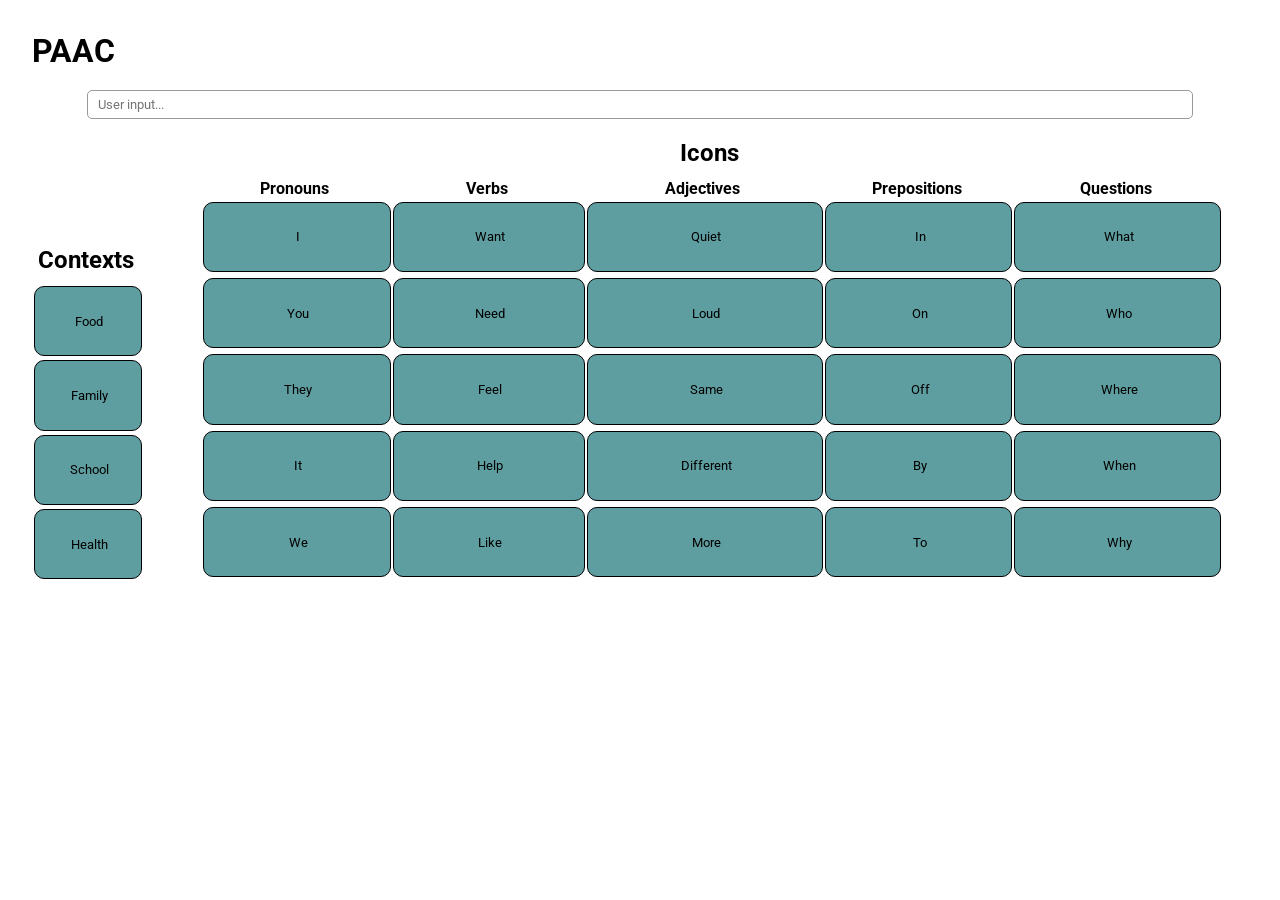
==== index.html @ 47d5e2d8 "Add basic elements and styling" ====
<!DOCTYPE html>
<html lang="en">
<head>
  <meta charset="UTF-8">
  <meta name="viewport" content="width=device-width, initial-scale=1.0">
  <title>PAAC</title>
  <link rel="stylesheet" href="style.css">
</head>
<body>
  <header>
    <h1>PAAC</h1>
    <input type="text" placeholder="User input...">
    <!-- ai-generated prompts -->
  </header>

  <main>
    
    <div class="board">
      <!-- Contexts -->
      <div class="contexts">
        <h2>Contexts</h2>
        <ul>
          <li>
            <button>
              <img>
              Food
            </button>
          </li>
          <li>
            <button>
              <img>
              Family
            </button>
          </li>
          <li>
            <button>
              <img>
              School
            </button>
          </li>
          <li>
            <button>
              <img>
              Health
            </button>
          </li>
        </ul>
      </div>
    
      <!-- icons -->
      <div class="icons">
        <h2>Icons</h2>
        <table>
          <!-- header row -->
          <tr>
            <th>Pronouns</th>
            <th>Verbs</th>
            <th>Adjectives</th>
            <th>Prepositions</th>
            <th>Questions</th>
          </tr>
    
          <!-- first row -->
          <tr>
            <td>
              <button>
                <img>
                I
              </button>
            </td>
            <td>
              <button>
                <img>
                Want
              </button>
            </td>
            <td>
              <button>
                <img>
                Quiet
              </button>
            </td>
            <td>
              <button>
                <img>
                In
              </button>
            </td>
            <td>
              <button>
                <img>
                What
              </button>
            </td>
          </tr>
    
          <!-- second row -->
          <tr>
            <td>
              <button>
                <img>
                You
              </button>
            </td>
            <td>
              <button>
                <img>
                Need
              </button>
            </td>
            <td>
              <button>
                <img>
                Loud
              </button>
            </td>
            <td>
              <button>
                <img>
                On
              </button>
            </td>
            <td>
              <button>
                <img>
                Who
              </button>
            </td>
          </tr>
    
          <!-- third row -->
          <tr>
            <td>
              <button>
                <img>
                They
              </button>
            </td>
            <td>
              <button>
                <img>
                Feel
              </button>
            </td>
            <td>
              <button>
                <img>
                Same
              </button>
            </td>
            <td>
              <button>
                <img>
                Off
              </button>
            </td>
            <td>
              <button>
                <img>
                Where
              </button>
            </td>
          </tr>
    
          <!-- fourth row -->
          <tr>
            <td>
              <button>
                <img>
                It
              </button>
            </td>
            <td>
              <button>
                <img>
                Help
              </button>
            </td>
            <td>
              <button>
                <img>
                Different
              </button>
            </td>
            <td>
              <button>
                <img>
                By
              </button>
            </td>
            <td>
              <button>
                <img>
                When
              </button>
            </td>
          </tr>
    
          <!-- fifth row -->
          <tr>
            <td>
              <button>
                <img>
                We
              </button>
            </td>
            <td>
              <button>
                <img>
                Like
              </button>
            </td>
            <td>
              <button>
                <img>
                More
              </button>
            </td>
            <td>
              <button>
                <img>
                To
              </button>
            </td>
            <td>
              <button>
                <img>
                Why
              </button>
            </td>
          </tr>
        </table>
      </div>
    </div>
  </main>
</body>
</html>
---- style.css ----
@import url('https://fonts.googleapis.com/css2?family=Roboto:ital,wght@0,100..900;1,100..900&display=swap');

* {
    margin: 0;
    padding: 0;
    font-family: 'Roboto', sans-serif;
}

body {
    margin: 2em;
}

input {
    display: flex;
    width: 90%;
    height: 2em;
    margin: 20px auto;
    padding-left: 10px;
    border: #999 solid 1px;
    border-radius: 5px;
}

h2 {
    text-align: center;
    margin-bottom: 10px;
}

.board {
    display: flex;
    gap: 2em;
    align-items: flex-end;
}

li {
    list-style-type: none;
}

.contexts {
    display: flex;
    flex-direction: column;
    flex: 0.5;
    justify-content: right;
}

.icons {
    flex: 5;
}

table {
    width: 95%;
    margin: 0 auto;
}

button {
    text-align: center;
    padding: 2em;
    background-color: cadetblue;
    border: black solid 1px;
    border-radius: 10px;
    margin: 2px;
    width: 100%;
}

button:hover {
    background-color: rgb(76, 128, 130);
}
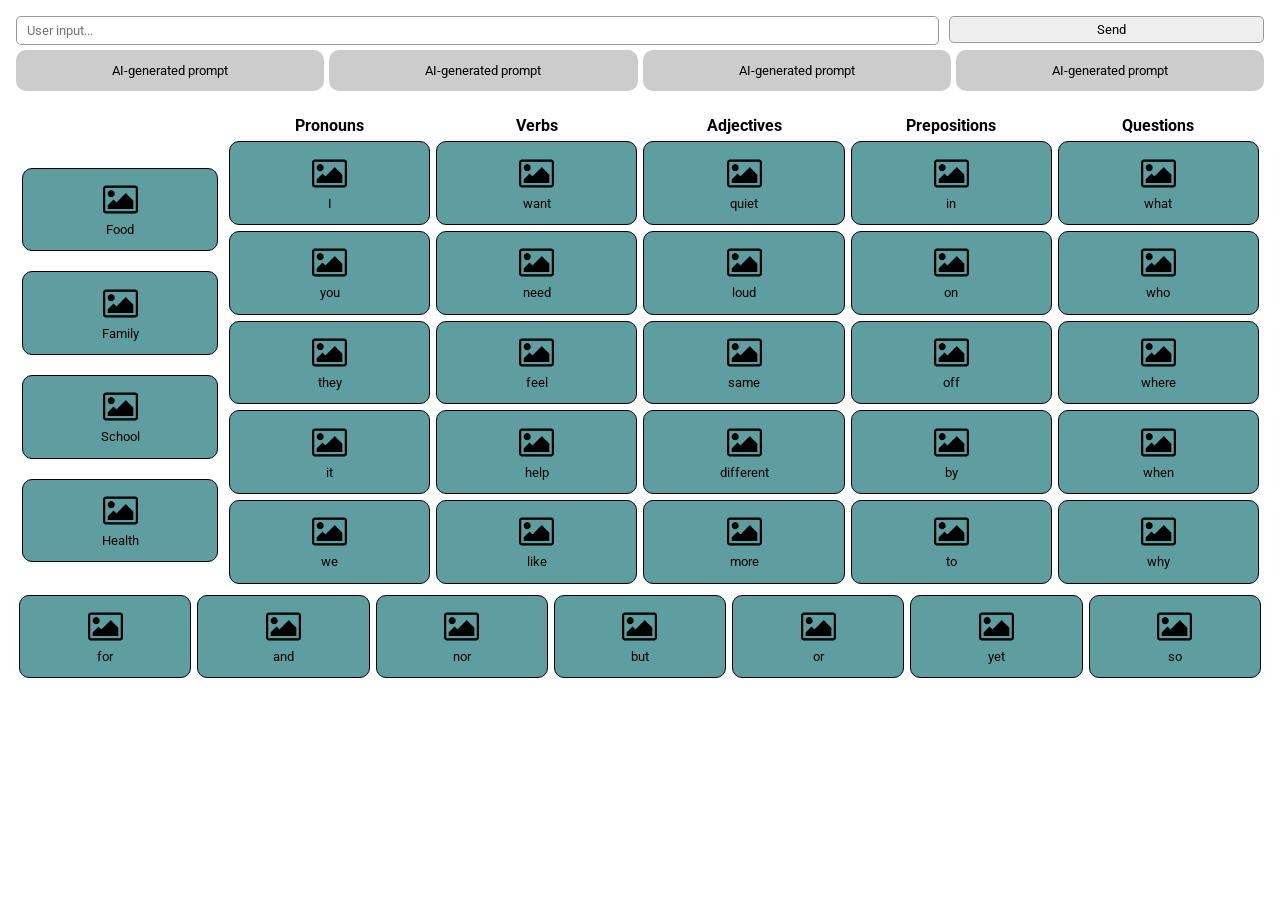
==== commit 03693902: "Add functionality and heavily modify styling" ====
--- a/index.html
+++ b/index.html
@@ -8,9 +8,26 @@
 </head>
 <body>
   <header>
-    <h1>PAAC</h1>
-    <input type="text" placeholder="User input...">
-    <!-- ai-generated prompts -->
+    <h1 style="display: none;">PAAC</h1>
+    <div class="input-field">
+      <input type="text" placeholder="User input..." id="input">
+      <input type="submit" value="Send" class="submit" onclick="handleSend()">
+    </div>
+    <div class="ai">
+      <!-- ai-generated prompts -->
+      <button onclick="handleIconClick('AI-generated prompt')">
+        AI-generated prompt
+      </button>
+      <button onclick="handleIconClick('AI-generated prompt')">
+        AI-generated prompt
+      </button>
+      <button onclick="handleIconClick('AI-generated prompt')">
+        AI-generated prompt
+      </button>
+      <button onclick="handleIconClick('AI-generated prompt')">
+        AI-generated prompt
+      </button>
+    </div>
   </header>
 
   <main>
@@ -18,29 +35,28 @@
     <div class="board">
       <!-- Contexts -->
       <div class="contexts">
-        <h2>Contexts</h2>
         <ul>
           <li>
-            <button>
-              <img>
+            <button onclick="handleContextClick('Food')">
+              <img src="assets/icon.png" width=35rem height=35rem>
               Food
             </button>
           </li>
           <li>
-            <button>
-              <img>
+            <button onclick="handleContextClick('Family')">
+              <img src="assets/icon.png" width=35rem height=35rem>
               Family
             </button>
           </li>
           <li>
-            <button>
-              <img>
+            <button onclick="handleContextClick('School')">
+              <img src="assets/icon.png" width=35rem height=35rem>
               School
             </button>
           </li>
           <li>
-            <button>
-              <img>
+            <button onclick="handleContextClick('Health')">
+              <img src="assets/icon.png" width=35rem height=35rem>
               Health
             </button>
           </li>
@@ -49,7 +65,6 @@
     
       <!-- icons -->
       <div class="icons">
-        <h2>Icons</h2>
         <table>
           <!-- header row -->
           <tr>
@@ -63,33 +78,33 @@
           <!-- first row -->
           <tr>
             <td>
-              <button>
-                <img>
+              <button onclick="handleIconClick('I')">
+                <img src="assets/icon.png" width=35rem height=35rem>
                 I
               </button>
             </td>
             <td>
-              <button>
-                <img>
-                Want
-              </button>
-            </td>
-            <td>
-              <button>
-                <img>
-                Quiet
-              </button>
-            </td>
-            <td>
-              <button>
-                <img>
-                In
-              </button>
-            </td>
-            <td>
-              <button>
-                <img>
-                What
+              <button onclick="handleIconClick('want')">
+                <img src="assets/icon.png" width=35rem height=35rem>
+                want
+              </button>
+            </td>
+            <td>
+              <button onclick="handleIconClick('quiet')">
+                <img src="assets/icon.png" width=35rem height=35rem>
+                quiet
+              </button>
+            </td>
+            <td>
+              <button onclick="handleIconClick('in')">
+                <img src="assets/icon.png" width=35rem height=35rem>
+                in
+              </button>
+            </td>
+            <td>
+              <button onclick="handleIconClick('what')">
+                <img src="assets/icon.png" width=35rem height=35rem>
+                what
               </button>
             </td>
           </tr>
@@ -97,33 +112,33 @@
           <!-- second row -->
           <tr>
             <td>
-              <button>
-                <img>
-                You
-              </button>
-            </td>
-            <td>
-              <button>
-                <img>
-                Need
-              </button>
-            </td>
-            <td>
-              <button>
-                <img>
-                Loud
-              </button>
-            </td>
-            <td>
-              <button>
-                <img>
-                On
-              </button>
-            </td>
-            <td>
-              <button>
-                <img>
-                Who
+              <button onclick="handleIconClick('you')">
+                <img src="assets/icon.png" width=35rem height=35rem>
+                you
+              </button>
+            </td>
+            <td>
+              <button onclick="handleIconClick('need')">
+                <img src="assets/icon.png" width=35rem height=35rem>
+                need
+              </button>
+            </td>
+            <td>
+              <button onclick="handleIconClick('loud')">
+                <img src="assets/icon.png" width=35rem height=35rem>
+                loud
+              </button>
+            </td>
+            <td>
+              <button onclick="handleIconClick('on')">
+                <img src="assets/icon.png" width=35rem height=35rem>
+                on
+              </button>
+            </td>
+            <td>
+              <button onclick="handleIconClick('who')">
+                <img src="assets/icon.png" width=35rem height=35rem>
+                who
               </button>
             </td>
           </tr>
@@ -131,33 +146,33 @@
           <!-- third row -->
           <tr>
             <td>
-              <button>
-                <img>
-                They
-              </button>
-            </td>
-            <td>
-              <button>
-                <img>
-                Feel
-              </button>
-            </td>
-            <td>
-              <button>
-                <img>
-                Same
-              </button>
-            </td>
-            <td>
-              <button>
-                <img>
-                Off
-              </button>
-            </td>
-            <td>
-              <button>
-                <img>
-                Where
+              <button onclick="handleIconClick('they')">
+                <img src="assets/icon.png" width=35rem height=35rem>
+                they
+              </button>
+            </td>
+            <td>
+              <button onclick="handleIconClick('feel')">
+                <img src="assets/icon.png" width=35rem height=35rem>
+                feel
+              </button>
+            </td>
+            <td>
+              <button onclick="handleIconClick('same')">
+                <img src="assets/icon.png" width=35rem height=35rem>
+                same
+              </button>
+            </td>
+            <td>
+              <button onclick="handleIconClick('off')">
+                <img src="assets/icon.png" width=35rem height=35rem>
+                off
+              </button>
+            </td>
+            <td>
+              <button onclick="handleIconClick('where')">
+                <img src="assets/icon.png" width=35rem height=35rem>
+                where
               </button>
             </td>
           </tr>
@@ -165,33 +180,33 @@
           <!-- fourth row -->
           <tr>
             <td>
-              <button>
-                <img>
-                It
-              </button>
-            </td>
-            <td>
-              <button>
-                <img>
-                Help
-              </button>
-            </td>
-            <td>
-              <button>
-                <img>
-                Different
-              </button>
-            </td>
-            <td>
-              <button>
-                <img>
-                By
-              </button>
-            </td>
-            <td>
-              <button>
-                <img>
-                When
+              <button onclick="handleIconClick('it')">
+                <img src="assets/icon.png" width=35rem height=35rem>
+                it
+              </button>
+            </td>
+            <td>
+              <button onclick="handleIconClick('help')">
+                <img src="assets/icon.png" width=35rem height=35rem>
+                help
+              </button>
+            </td>
+            <td>
+              <button onclick="handleIconClick('different')">
+                <img src="assets/icon.png" width=35rem height=35rem>
+                different
+              </button>
+            </td>
+            <td>
+              <button onclick="handleIconClick('by')">
+                <img src="assets/icon.png" width=35rem height=35rem>
+                by
+              </button>
+            </td>
+            <td>
+              <button onclick="handleIconClick('when')">
+                <img src="assets/icon.png" width=35rem height=35rem>
+                when
               </button>
             </td>
           </tr>
@@ -199,39 +214,88 @@
           <!-- fifth row -->
           <tr>
             <td>
-              <button>
-                <img>
-                We
-              </button>
-            </td>
-            <td>
-              <button>
-                <img>
-                Like
-              </button>
-            </td>
-            <td>
-              <button>
-                <img>
-                More
-              </button>
-            </td>
-            <td>
-              <button>
-                <img>
-                To
-              </button>
-            </td>
-            <td>
-              <button>
-                <img>
-                Why
+              <button onclick="handleIconClick('we')">
+                <img src="assets/icon.png" width=35rem height=35rem>
+                we
+              </button>
+            </td>
+            <td>
+              <button onclick="handleIconClick('like')">
+                <img src="assets/icon.png" width=35rem height=35rem>
+                like
+              </button>
+            </td>
+            <td>
+              <button onclick="handleIconClick('more')">
+                <img src="assets/icon.png" width=35rem height=35rem>
+                more
+              </button>
+            </td>
+            <td>
+              <button onclick="handleIconClick('to')">
+                <img src="assets/icon.png" width=35rem height=35rem>
+                to
+              </button>
+            </td>
+            <td>
+              <button onclick="handleIconClick('why')">
+                <img src="assets/icon.png" width=35rem height=35rem>
+                why
               </button>
             </td>
           </tr>
         </table>
       </div>
+
+    </div>
+    <div class="fanboys">
+      <ul class="fanboys-list">
+        <li>
+          <button onclick="handleIconClick('for')">
+              <img src="assets/icon.png" width=35rem height=35rem>
+              for
+            </button>
+        </li>
+        <li>
+          <button onclick="handleIconClick('and')">
+              <img src="assets/icon.png" width=35rem height=35rem>
+              and
+            </button>
+        </li>
+        <li>
+          <button onclick="handleIconClick('nor')">
+              <img src="assets/icon.png" width=35rem height=35rem>
+              nor
+            </button>
+        </li>
+        <li>
+          <button onclick="handleIconClick('but')">
+              <img src="assets/icon.png" width=35rem height=35rem>
+              but
+            </button>
+        </li>
+        <li>
+          <button onclick="handleIconClick('or')">
+              <img src="assets/icon.png" width=35rem height=35rem>
+              or
+            </button>
+        </li>
+        <li>
+          <button onclick="handleIconClick('yet')">
+              <img src="assets/icon.png" width=35rem height=35rem>
+              yet
+            </button>
+        </li>
+        <li>
+          <button onclick="handleIconClick('so')">
+              <img src="assets/icon.png" width=35rem height=35rem>
+              so
+            </button>
+        </li>
+      </ul>
     </div>
   </main>
+
+  <script src="script.js"></script>
 </body>
 </html>
--- a/style.css
+++ b/style.css
@@ -7,28 +7,49 @@
 }
 
 body {
-    margin: 2em;
+    margin: 1em;
+}
+
+.ai {
+    display: flex;
+    gap: 5px;
+}
+
+.ai button {
+    background: #ccc;
+    border: none;
+    margin-top: 0;
+    margin-bottom: 20px;
+}
+
+.ai button:hover {
+    background: #999;
+}
+
+.input-field {
+    display: flex;
+}
+
+.submit {
+    flex: 1;
+    margin-left: 10px;
+    text-align: center;
 }
 
 input {
+    flex: 3;
     display: flex;
     width: 90%;
     height: 2em;
-    margin: 20px auto;
+    margin-bottom: 5px;
     padding-left: 10px;
     border: #999 solid 1px;
     border-radius: 5px;
 }
 
-h2 {
-    text-align: center;
-    margin-bottom: 10px;
-}
-
 .board {
     display: flex;
-    gap: 2em;
-    align-items: flex-end;
+    align-items: center;
 }
 
 li {
@@ -38,8 +59,13 @@
 .contexts {
     display: flex;
     flex-direction: column;
-    flex: 0.5;
+    flex: 1;
     justify-content: right;
+    margin-top: 30px;
+}
+
+.contexts li {
+    margin: 20px 6px;
 }
 
 .icons {
@@ -47,22 +73,52 @@
 }
 
 table {
-    width: 95%;
+    width: 100%;
     margin: 0 auto;
 }
 
+tr {
+    display: flex;
+    justify-content: center;
+    align-items: center;
+}
+
+th, td {
+    flex: 1;
+    margin: 3px;
+    display: flex;
+    justify-content: center;
+}
+
 button {
+    width: 100%;
     text-align: center;
-    padding: 2em;
+    padding: 1em 1em;
     background-color: cadetblue;
     border: black solid 1px;
     border-radius: 10px;
-    margin: 2px;
-    width: 100%;
+    display: flex;
+    flex-direction: column;
+    justify-content: center;
+    align-items: center;
+    gap: 5px;
 }
 
 button:hover {
     background-color: rgb(76, 128, 130);
 }
 
+.fanboys {
+    margin-top: 6px;
+}
 
+.fanboys-list {
+    display: flex;
+}
+
+.fanboys-list li {
+    flex: 1;
+    margin: auto 3px;
+    display: flex;
+    justify-content: center;
+}
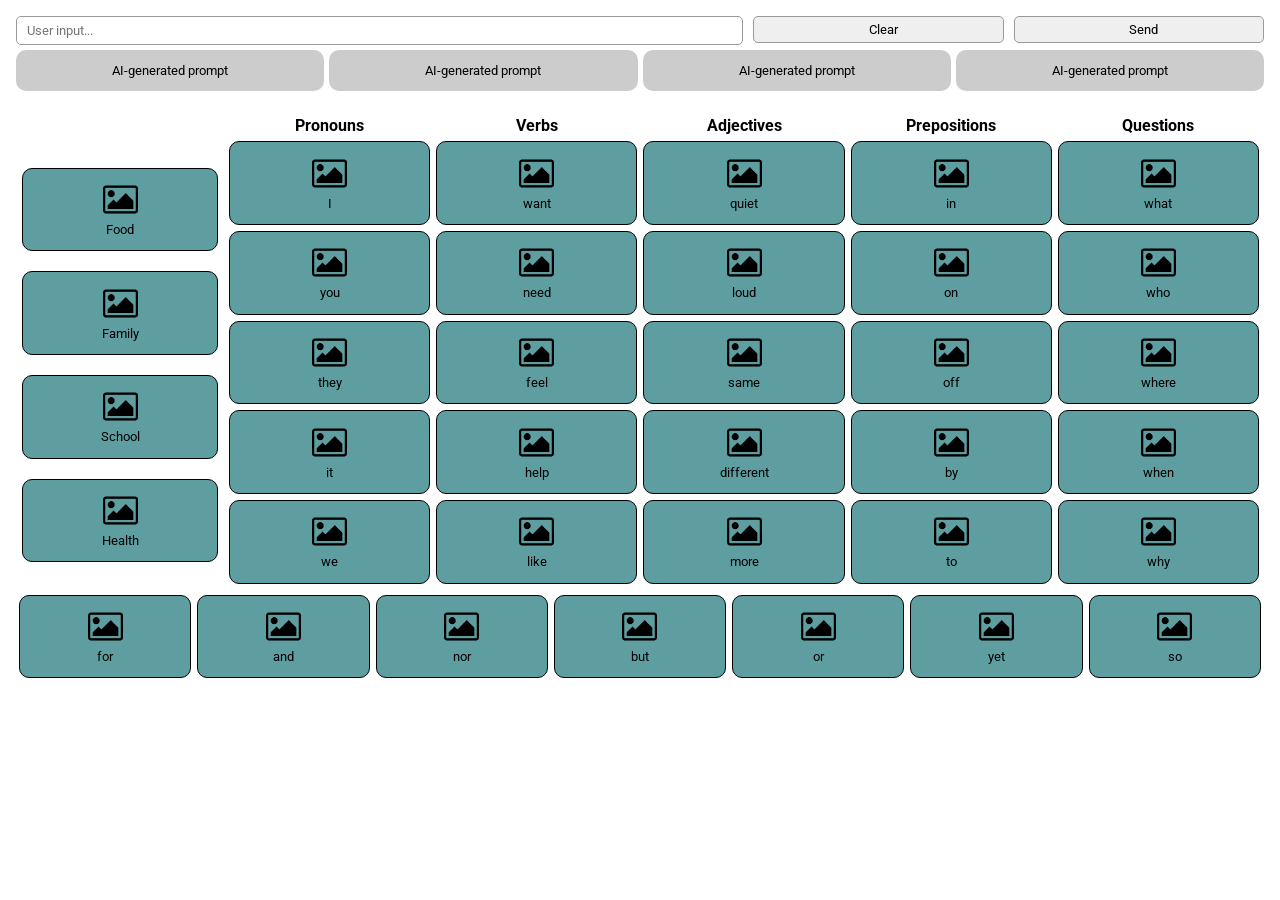
==== commit 60fc1404: "Add clear button" ====
--- a/index.html
+++ b/index.html
@@ -11,6 +11,7 @@
     <h1 style="display: none;">PAAC</h1>
     <div class="input-field">
       <input type="text" placeholder="User input..." id="input">
+      <input type="submit" value="Clear" class="submit" onclick="handleClear()">
       <input type="submit" value="Send" class="submit" onclick="handleSend()">
     </div>
     <div class="ai">
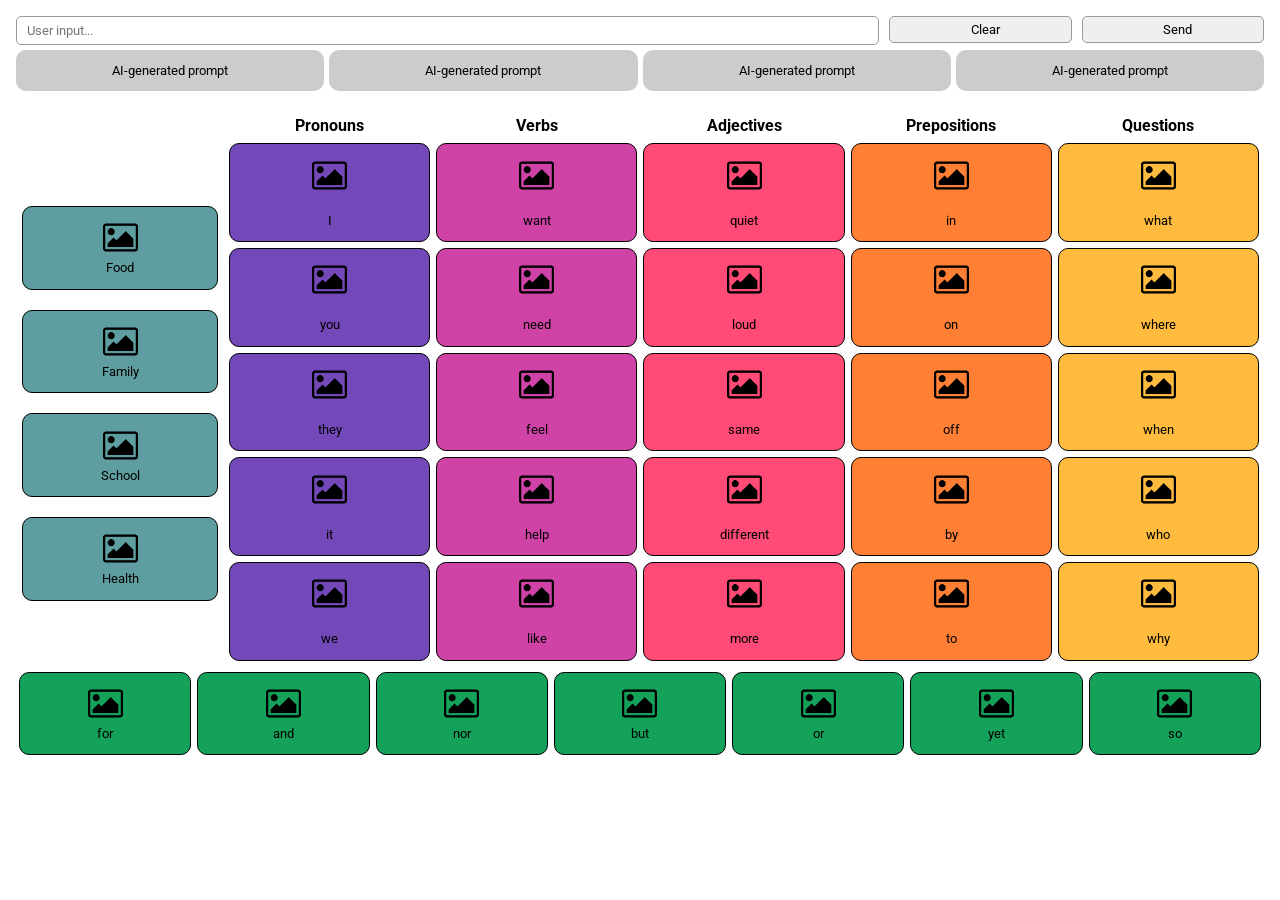
==== commit afcc2e40: "Make words/icons dynamic with JSON/JS + changing button colors" ====
--- a/index.html
+++ b/index.html
@@ -9,11 +9,13 @@
 <body>
   <header>
     <h1 style="display: none;">PAAC</h1>
+    
     <div class="input-field">
       <input type="text" placeholder="User input..." id="input">
       <input type="submit" value="Clear" class="submit" onclick="handleClear()">
       <input type="submit" value="Send" class="submit" onclick="handleSend()">
     </div>
+
     <div class="ai">
       <!-- ai-generated prompts -->
       <button onclick="handleIconClick('AI-generated prompt')">
@@ -34,7 +36,7 @@
   <main>
     
     <div class="board">
-      <!-- Contexts -->
+      <!-- contexts -->
       <div class="contexts">
         <ul>
           <li>
@@ -67,233 +69,23 @@
       <!-- icons -->
       <div class="icons">
         <table>
-          <!-- header row -->
-          <tr>
-            <th>Pronouns</th>
-            <th>Verbs</th>
-            <th>Adjectives</th>
-            <th>Prepositions</th>
-            <th>Questions</th>
-          </tr>
-    
-          <!-- first row -->
-          <tr>
-            <td>
-              <button onclick="handleIconClick('I')">
-                <img src="assets/icon.png" width=35rem height=35rem>
-                I
-              </button>
-            </td>
-            <td>
-              <button onclick="handleIconClick('want')">
-                <img src="assets/icon.png" width=35rem height=35rem>
-                want
-              </button>
-            </td>
-            <td>
-              <button onclick="handleIconClick('quiet')">
-                <img src="assets/icon.png" width=35rem height=35rem>
-                quiet
-              </button>
-            </td>
-            <td>
-              <button onclick="handleIconClick('in')">
-                <img src="assets/icon.png" width=35rem height=35rem>
-                in
-              </button>
-            </td>
-            <td>
-              <button onclick="handleIconClick('what')">
-                <img src="assets/icon.png" width=35rem height=35rem>
-                what
-              </button>
-            </td>
-          </tr>
-    
-          <!-- second row -->
-          <tr>
-            <td>
-              <button onclick="handleIconClick('you')">
-                <img src="assets/icon.png" width=35rem height=35rem>
-                you
-              </button>
-            </td>
-            <td>
-              <button onclick="handleIconClick('need')">
-                <img src="assets/icon.png" width=35rem height=35rem>
-                need
-              </button>
-            </td>
-            <td>
-              <button onclick="handleIconClick('loud')">
-                <img src="assets/icon.png" width=35rem height=35rem>
-                loud
-              </button>
-            </td>
-            <td>
-              <button onclick="handleIconClick('on')">
-                <img src="assets/icon.png" width=35rem height=35rem>
-                on
-              </button>
-            </td>
-            <td>
-              <button onclick="handleIconClick('who')">
-                <img src="assets/icon.png" width=35rem height=35rem>
-                who
-              </button>
-            </td>
-          </tr>
-    
-          <!-- third row -->
-          <tr>
-            <td>
-              <button onclick="handleIconClick('they')">
-                <img src="assets/icon.png" width=35rem height=35rem>
-                they
-              </button>
-            </td>
-            <td>
-              <button onclick="handleIconClick('feel')">
-                <img src="assets/icon.png" width=35rem height=35rem>
-                feel
-              </button>
-            </td>
-            <td>
-              <button onclick="handleIconClick('same')">
-                <img src="assets/icon.png" width=35rem height=35rem>
-                same
-              </button>
-            </td>
-            <td>
-              <button onclick="handleIconClick('off')">
-                <img src="assets/icon.png" width=35rem height=35rem>
-                off
-              </button>
-            </td>
-            <td>
-              <button onclick="handleIconClick('where')">
-                <img src="assets/icon.png" width=35rem height=35rem>
-                where
-              </button>
-            </td>
-          </tr>
-    
-          <!-- fourth row -->
-          <tr>
-            <td>
-              <button onclick="handleIconClick('it')">
-                <img src="assets/icon.png" width=35rem height=35rem>
-                it
-              </button>
-            </td>
-            <td>
-              <button onclick="handleIconClick('help')">
-                <img src="assets/icon.png" width=35rem height=35rem>
-                help
-              </button>
-            </td>
-            <td>
-              <button onclick="handleIconClick('different')">
-                <img src="assets/icon.png" width=35rem height=35rem>
-                different
-              </button>
-            </td>
-            <td>
-              <button onclick="handleIconClick('by')">
-                <img src="assets/icon.png" width=35rem height=35rem>
-                by
-              </button>
-            </td>
-            <td>
-              <button onclick="handleIconClick('when')">
-                <img src="assets/icon.png" width=35rem height=35rem>
-                when
-              </button>
-            </td>
-          </tr>
-    
-          <!-- fifth row -->
-          <tr>
-            <td>
-              <button onclick="handleIconClick('we')">
-                <img src="assets/icon.png" width=35rem height=35rem>
-                we
-              </button>
-            </td>
-            <td>
-              <button onclick="handleIconClick('like')">
-                <img src="assets/icon.png" width=35rem height=35rem>
-                like
-              </button>
-            </td>
-            <td>
-              <button onclick="handleIconClick('more')">
-                <img src="assets/icon.png" width=35rem height=35rem>
-                more
-              </button>
-            </td>
-            <td>
-              <button onclick="handleIconClick('to')">
-                <img src="assets/icon.png" width=35rem height=35rem>
-                to
-              </button>
-            </td>
-            <td>
-              <button onclick="handleIconClick('why')">
-                <img src="assets/icon.png" width=35rem height=35rem>
-                why
-              </button>
-            </td>
-          </tr>
+          <thead>
+            <tr>
+              <th>Pronouns</th>
+              <th>Verbs</th>
+              <th>Adjectives</th>
+              <th>Prepositions</th>
+              <th>Questions</th>
+            </tr>
+          </thead>
+          <tbody id="table-body"></tbody>
         </table>
       </div>
+    </div>
 
-    </div>
+    <!-- fanboy conjunctions -->
     <div class="fanboys">
-      <ul class="fanboys-list">
-        <li>
-          <button onclick="handleIconClick('for')">
-              <img src="assets/icon.png" width=35rem height=35rem>
-              for
-            </button>
-        </li>
-        <li>
-          <button onclick="handleIconClick('and')">
-              <img src="assets/icon.png" width=35rem height=35rem>
-              and
-            </button>
-        </li>
-        <li>
-          <button onclick="handleIconClick('nor')">
-              <img src="assets/icon.png" width=35rem height=35rem>
-              nor
-            </button>
-        </li>
-        <li>
-          <button onclick="handleIconClick('but')">
-              <img src="assets/icon.png" width=35rem height=35rem>
-              but
-            </button>
-        </li>
-        <li>
-          <button onclick="handleIconClick('or')">
-              <img src="assets/icon.png" width=35rem height=35rem>
-              or
-            </button>
-        </li>
-        <li>
-          <button onclick="handleIconClick('yet')">
-              <img src="assets/icon.png" width=35rem height=35rem>
-              yet
-            </button>
-        </li>
-        <li>
-          <button onclick="handleIconClick('so')">
-              <img src="assets/icon.png" width=35rem height=35rem>
-              so
-            </button>
-        </li>
-      </ul>
+      <ul class="fanboys-list"></ul>
     </div>
   </main>
 
--- a/style.css
+++ b/style.css
@@ -37,7 +37,7 @@
 }
 
 input {
-    flex: 3;
+    flex: 5;
     display: flex;
     width: 90%;
     height: 2em;
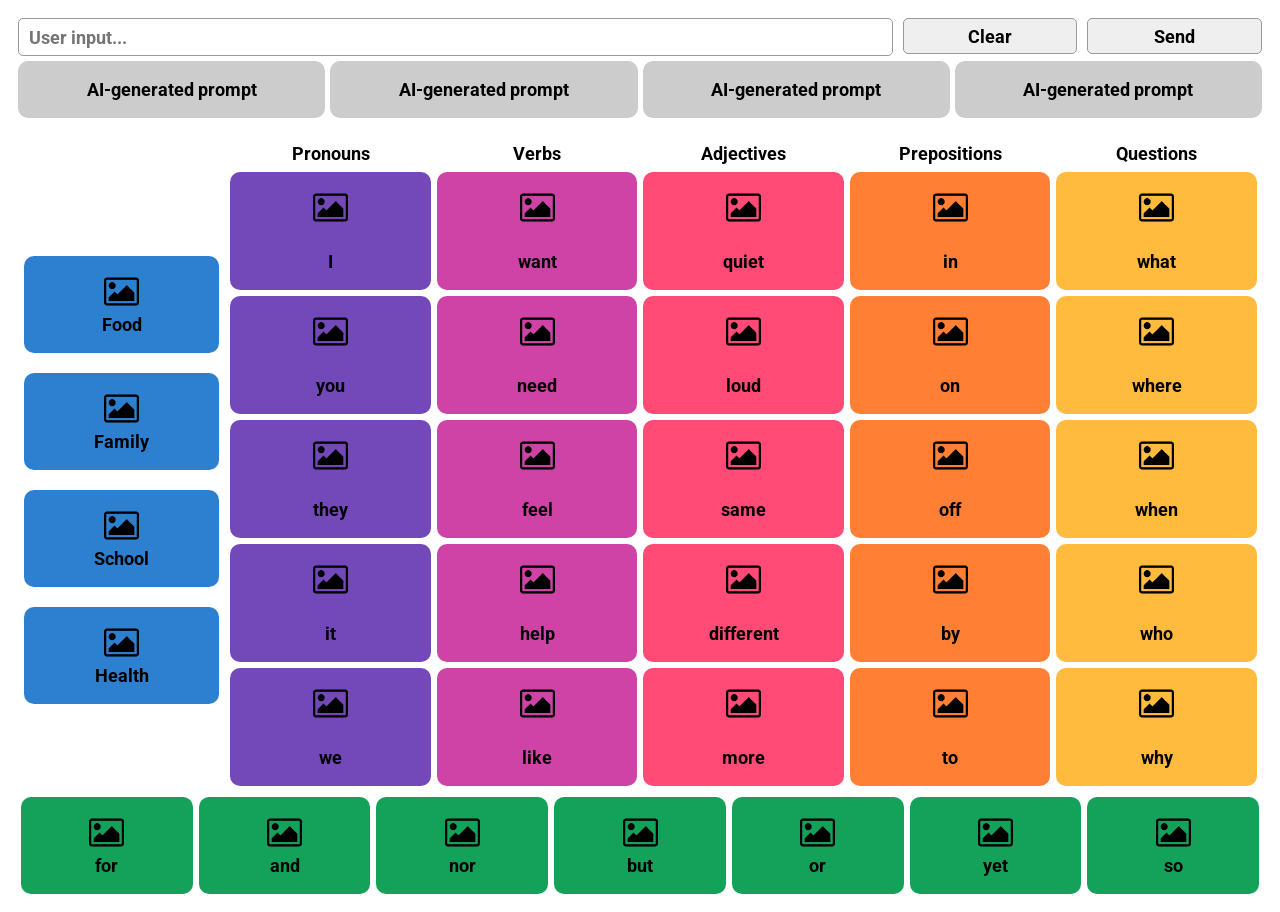
==== commit 15384a73: "Move JavaScript and JSON into folder" ====
--- a/index.html
+++ b/index.html
@@ -9,7 +9,7 @@
 <body>
   <header>
     <h1 style="display: none;">PAAC</h1>
-    
+
     <div class="input-field">
       <input type="text" placeholder="User input..." id="input">
       <input type="submit" value="Clear" class="submit" onclick="handleClear()">
@@ -18,6 +18,7 @@
 
     <div class="ai">
       <!-- ai-generated prompts -->
+       <!-- TODO: make it actually take in prompts -->
       <button onclick="handleIconClick('AI-generated prompt')">
         AI-generated prompt
       </button>
@@ -37,28 +38,29 @@
     
     <div class="board">
       <!-- contexts -->
+      <!-- TODO: change so that more words pop up when you click on these -> handleContextClick -->
       <div class="contexts">
         <ul>
           <li>
-            <button onclick="handleContextClick('Food')">
+            <button onclick="handleIconClick('Food')">
               <img src="assets/icon.png" width=35rem height=35rem>
               Food
             </button>
           </li>
           <li>
-            <button onclick="handleContextClick('Family')">
+            <button onclick="handleIconClick('Family')">
               <img src="assets/icon.png" width=35rem height=35rem>
               Family
             </button>
           </li>
           <li>
-            <button onclick="handleContextClick('School')">
+            <button onclick="handleIconClick('School')">
               <img src="assets/icon.png" width=35rem height=35rem>
               School
             </button>
           </li>
           <li>
-            <button onclick="handleContextClick('Health')">
+            <button onclick="handleIconClick('Health')">
               <img src="assets/icon.png" width=35rem height=35rem>
               Health
             </button>
@@ -89,6 +91,6 @@
     </div>
   </main>
 
-  <script src="script.js"></script>
+  <script src="js/script.js"></script>
 </body>
 </html>
--- a/style.css
+++ b/style.css
@@ -4,6 +4,8 @@
     margin: 0;
     padding: 0;
     font-family: 'Roboto', sans-serif;
+    font-size: large;
+    font-weight: bold;
 }
 
 body {
@@ -33,7 +35,7 @@
 .submit {
     flex: 1;
     margin-left: 10px;
-    text-align: center;
+    padding: 0;
 }
 
 input {
@@ -94,8 +96,8 @@
     width: 100%;
     text-align: center;
     padding: 1em 1em;
-    background-color: cadetblue;
-    border: black solid 1px;
+    background-color: #2d7fd0;
+    border: none;
     border-radius: 10px;
     display: flex;
     flex-direction: column;
@@ -105,7 +107,7 @@
 }
 
 button:hover {
-    background-color: rgb(76, 128, 130);
+    filter: brightness(90%) !important;
 }
 
 .fanboys {
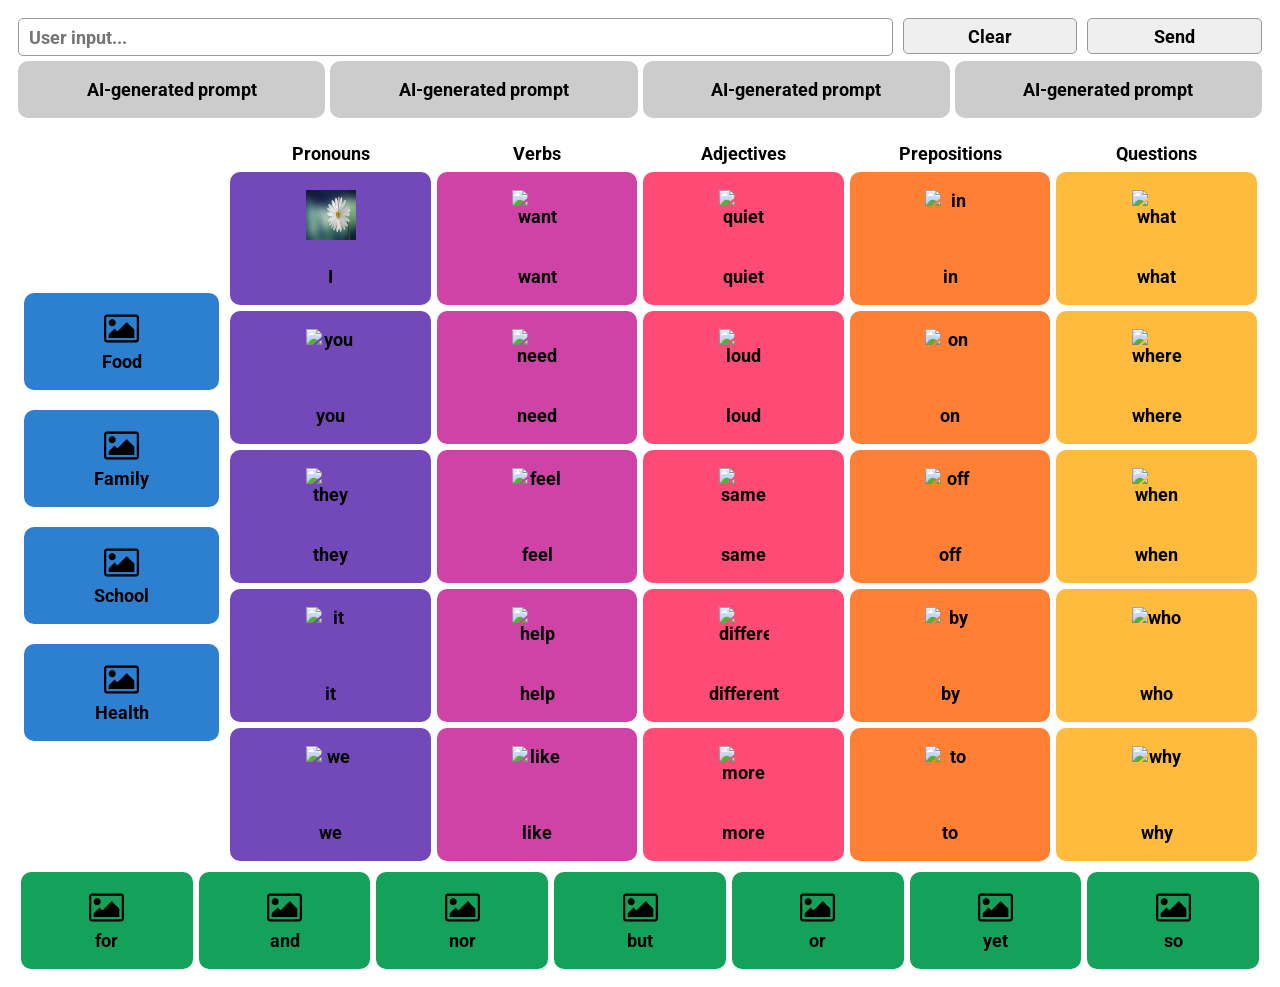
==== commit bbb78d83: "Add pages to navigate to when clicking on context buttons" ====
--- a/index.html
+++ b/index.html
@@ -42,25 +42,25 @@
       <div class="contexts">
         <ul>
           <li>
-            <button onclick="handleIconClick('Food')">
+            <button onclick="window.location.href='food.html'">
               <img src="assets/icon.png" width=35rem height=35rem>
               Food
             </button>
           </li>
           <li>
-            <button onclick="handleIconClick('Family')">
+            <button onclick="window.location.href='family.html'">
               <img src="assets/icon.png" width=35rem height=35rem>
               Family
             </button>
           </li>
           <li>
-            <button onclick="handleIconClick('School')">
+            <button onclick="window.location.href='school.html'">
               <img src="assets/icon.png" width=35rem height=35rem>
               School
             </button>
           </li>
           <li>
-            <button onclick="handleIconClick('Health')">
+            <button onclick="window.location.href='health.html'">
               <img src="assets/icon.png" width=35rem height=35rem>
               Health
             </button>
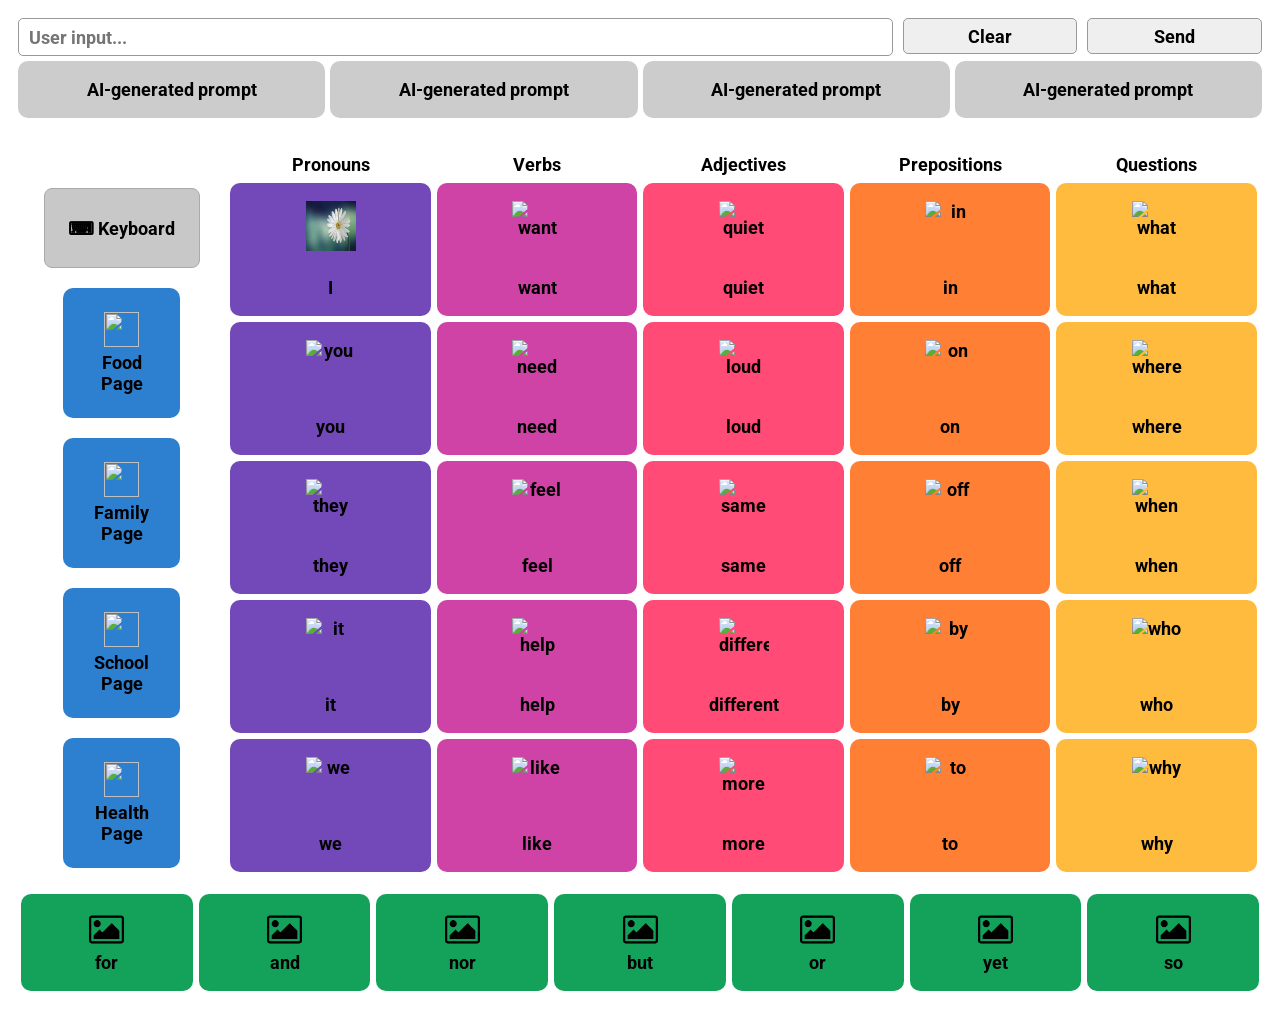
==== commit 03fb7902: "Update pages" ====
--- a/index.html
+++ b/index.html
@@ -7,11 +7,70 @@
   <link rel="stylesheet" href="style.css">
 </head>
 <body>
+  
+  <!-- Screen reader announcements -->
+  <div
+    id="status"
+    class="sr-only"
+    aria-live="polite"
+    aria-atomic="true">
+  </div>
+  
+  <!-- KEYBOARD OVERLAY -->
+  <h2 id="keyboard-title" class="sr-only">
+    On-screen keyboard
+  </h2>
+  <div id="keyboard-overlay" class="keyboard-overlay hidden" role="dialog" aria-modal="true" aria-labelledby="keyboard-title">
+    <div class="keyboard-close-bar">
+      <button class="keyboard-close" aria-label="Close keyboard" onclick="toggleKeyboard()"> ✕ Close </button>
+    </div>
+    <div class="keyboard-modal">
+      <div class="keyboard-header">
+        <span class="keyboard-preview" id="keyboard-preview"></span>
+      </div>
+      <div class="keyboard-keys">
+        <!-- Letter rows -->
+        <div class="keyboard-row" id="row-letters-1">
+          <button onclick="keyPress('q')">q</button><button onclick="keyPress('w')">w</button><button onclick="keyPress('e')">e</button><button onclick="keyPress('r')">r</button><button onclick="keyPress('t')">t</button><button onclick="keyPress('y')">y</button><button onclick="keyPress('u')">u</button><button onclick="keyPress('i')">i</button><button onclick="keyPress('o')">o</button><button onclick="keyPress('p')">p</button>
+        </div>
+        <div class="keyboard-row" id="row-letters-2">
+          <button onclick="keyPress('a')">a</button><button onclick="keyPress('s')">s</button><button onclick="keyPress('d')">d</button><button onclick="keyPress('f')">f</button><button onclick="keyPress('g')">g</button><button onclick="keyPress('h')">h</button><button onclick="keyPress('j')">j</button><button onclick="keyPress('k')">k</button><button onclick="keyPress('l')">l</button>
+        </div>
+        <div class="keyboard-row" id="row-letters-3">
+          <button class="key-wide" onclick="toggleCaps()">⇧ Caps</button>
+          <button onclick="keyPress('z')">z</button><button onclick="keyPress('x')">x</button><button onclick="keyPress('c')">c</button><button onclick="keyPress('v')">v</button><button onclick="keyPress('b')">b</button><button onclick="keyPress('n')">n</button><button onclick="keyPress('m')">m</button>
+          <button aria-label="Backspace" onclick="keyPress('backspace')"> ⌫ </button>
+        </div>
+        <!-- Number rows -->
+        <div class="keyboard-row hidden" id="row-numbers-1">
+          <button onclick="keyPress('1')">1</button><button onclick="keyPress('2')">2</button><button onclick="keyPress('3')">3</button><button onclick="keyPress('4')">4</button><button onclick="keyPress('5')">5</button><button onclick="keyPress('6')">6</button><button onclick="keyPress('7')">7</button><button onclick="keyPress('8')">8</button><button onclick="keyPress('9')">9</button><button onclick="keyPress('0')">0</button>
+        </div>
+        <div class="keyboard-row hidden" id="row-numbers-2">
+          <button onclick="keyPress('-')">-</button><button onclick="keyPress('/')">/ </button><button onclick="keyPress(':')">:</button><button onclick="keyPress(';')">;</button><button onclick="keyPress('()')">()</button><button onclick="keyPress('$')">$</button><button onclick="keyPress('&')">&</button><button onclick="keyPress('@')">@</button><button onclick="keyPress('&quot;')">"</button>
+        </div>
+        <div class="keyboard-row hidden" id="row-numbers-3">
+          <button onclick="keyPress('.')">.</button><button onclick="keyPress(',')"> ,</button><button onclick="keyPress('?')">?</button><button onclick="keyPress('!')">!</button><button onclick="keyPress(`'`)">'</button>
+          <button class="key-wide" onclick="keyPress('backspace')">⌫</button>
+        </div>
+        <!-- Bottom row -->
+        <div class="keyboard-row">
+          <button class="key-wide" id="toggle-123-btn" onclick="toggleNumbers()">123</button>
+          <button class="key-wide key-clear" onclick="keyboardClear()">Clear</button>
+          <button class="key-space" onclick="keyPress(' ')">space</button>
+          <button class="key-wide" onclick="keyPress('.')">.</button>
+          <button class="key-wide key-done" onclick="toggleKeyboard()">Done</button>
+        </div>
+      </div>
+    </div>
+  </div>
   <header>
     <h1 style="display: none;">PAAC</h1>
 
     <div class="input-field">
-      <input type="text" placeholder="User input..." id="input">
+      <label for="input" class="sr-only">
+        Message input: 
+      </label>
+      <input type="text" id="input" placeholder="User input...">
       <input type="submit" value="Clear" class="submit" onclick="handleClear()">
       <input type="submit" value="Send" class="submit" onclick="handleSend()">
     </div>
@@ -37,32 +96,33 @@
   <main>
     
     <div class="board">
-      <!-- contexts -->
-      <!-- TODO: change so that more words pop up when you click on these -> handleContextClick -->
       <div class="contexts">
         <ul>
           <li>
-            <button onclick="window.location.href='food.html'">
-              <img src="assets/icon.png" width=35rem height=35rem>
-              Food
+            <button class="keyboard-btn" onclick="toggleKeyboard()">⌨ Keyboard</button>
+          </li>
+          <li>
+            <button class="page-btn" onclick="window.location.href='food.html'">
+                <img src="assets/food.png" width="35" height="35">
+                Food Page
             </button>
           </li>
           <li>
-            <button onclick="window.location.href='family.html'">
-              <img src="assets/icon.png" width=35rem height=35rem>
-              Family
+            <button class="page-btn" onclick="window.location.href='family.html'">
+              <img src="assets/family.png" width=35rem height=35rem>
+              Family Page
             </button>
           </li>
           <li>
-            <button onclick="window.location.href='school.html'">
-              <img src="assets/icon.png" width=35rem height=35rem>
-              School
+            <button class="page-btn" onclick="window.location.href='school.html'">
+              <img src="assets/school.png" width=35rem height=35rem>
+              School Page
             </button>
           </li>
           <li>
-            <button onclick="window.location.href='health.html'">
-              <img src="assets/icon.png" width=35rem height=35rem>
-              Health
+            <button class="page-btn" onclick="window.location.href='health.html'">
+              <img src="assets/health.png" width=35rem height=35rem>
+              Health Page
             </button>
           </li>
         </ul>
--- a/style.css
+++ b/style.css
@@ -49,6 +49,17 @@
     border-radius: 5px;
 }
 
+.sr-only {
+    position: absolute;
+    width: 1px;
+    height: 1px;
+    padding: 0;
+    margin: -1px;
+    overflow: hidden;
+    clip: rect(0,0,0,0);
+    border: 0;
+}
+
 .board {
     display: flex;
     align-items: center;
@@ -56,6 +67,11 @@
 
 li {
     list-style-type: none;
+}
+
+.contexts li {
+    display: flex;
+    justify-content: center;
 }
 
 .contexts {
@@ -106,8 +122,20 @@
     gap: 5px;
 }
 
-button:hover {
-    filter: brightness(90%) !important;
+.page-btn {
+    width: 60%;
+    height: 130px;
+}
+
+button:focus-visible,
+input:focus-visible {
+    outline: 4px solid #000;
+    outline-offset: 4px;
+}
+
+button:hover,
+button:focus-visible {
+    filter: brightness(90%);
 }
 
 .fanboys {
@@ -124,3 +152,119 @@
     display: flex;
     justify-content: center;
 }
+
+.home-btn {
+    background-color: #C8A400;
+    font-weight: bold;
+    font-size: 1rem;
+    width: 80%;
+    height: 130px;
+    border: none;
+    border-radius: 8px;
+    cursor: pointer;
+    padding: 10px;
+}
+
+.home-btn:hover {
+    background-color: #A88A00;
+}
+
+.keyboard-btn-container {
+  padding: 4px 10px;
+}
+
+.keyboard-btn {
+  background-color: #c8c8c8;
+  border: 1px solid #aaa;
+  width: 80%;
+  height: 80px;
+  border-radius: 8px;
+  padding: 8px 20px;
+  font-size: 1rem;
+  font-weight: bold;
+  cursor: pointer;
+}
+
+.keyboard-overlay {
+  position: fixed;
+  inset: 0;
+  background: rgba(0,0,0,0.4);
+  z-index: 1000;
+  display: flex;
+  align-items: flex-end;
+  justify-content: center;
+}
+
+.keyboard-overlay.hidden {
+  display: none;
+}
+
+.keyboard-modal {
+  background: #d1d5db;
+  width: 100%;
+  max-width: 1800px;
+  border-radius: 16px 16px 0 0;
+  padding: 24px;
+  box-sizing: border-box;
+}
+
+.keyboard-header {
+  margin-bottom: 8px;
+  padding: 0 4px;
+}
+
+.keyboard-preview {
+  display: block;
+  width: 100%;
+  background: white;
+  border: 1px solid #aaa;
+  border-radius: 8px;
+  padding: 8px 12px;
+  font-size: 1rem;
+  font-weight: bold;
+  color: #333;
+  white-space: nowrap;
+  overflow-x: auto;
+  box-sizing: border-box;
+}
+
+.keyboard-row {
+  display: flex;
+  justify-content: center;
+  gap: 10px;
+  margin-bottom: 10px;
+}
+
+.keyboard-row button {
+  background: white;
+  border: none;
+  border-radius: 8px;
+  padding: 40px 0;
+  width: 112px;
+  font-size: 1.8rem;
+  font-weight: bold;
+  cursor: pointer;
+  box-shadow: 0 2px 0 #999;
+}
+
+.keyboard-row button:active {
+  box-shadow: none;
+  transform: translateY(2px);
+}
+
+.key-wide {
+  width: 180px !important;
+}
+
+.key-space {
+  width: 680px !important;
+}
+
+.key-done {
+  background: #2D7FD0 !important;
+  color: white !important;
+}
+
+.keyboard-row.hidden {
+  display: none;
+}
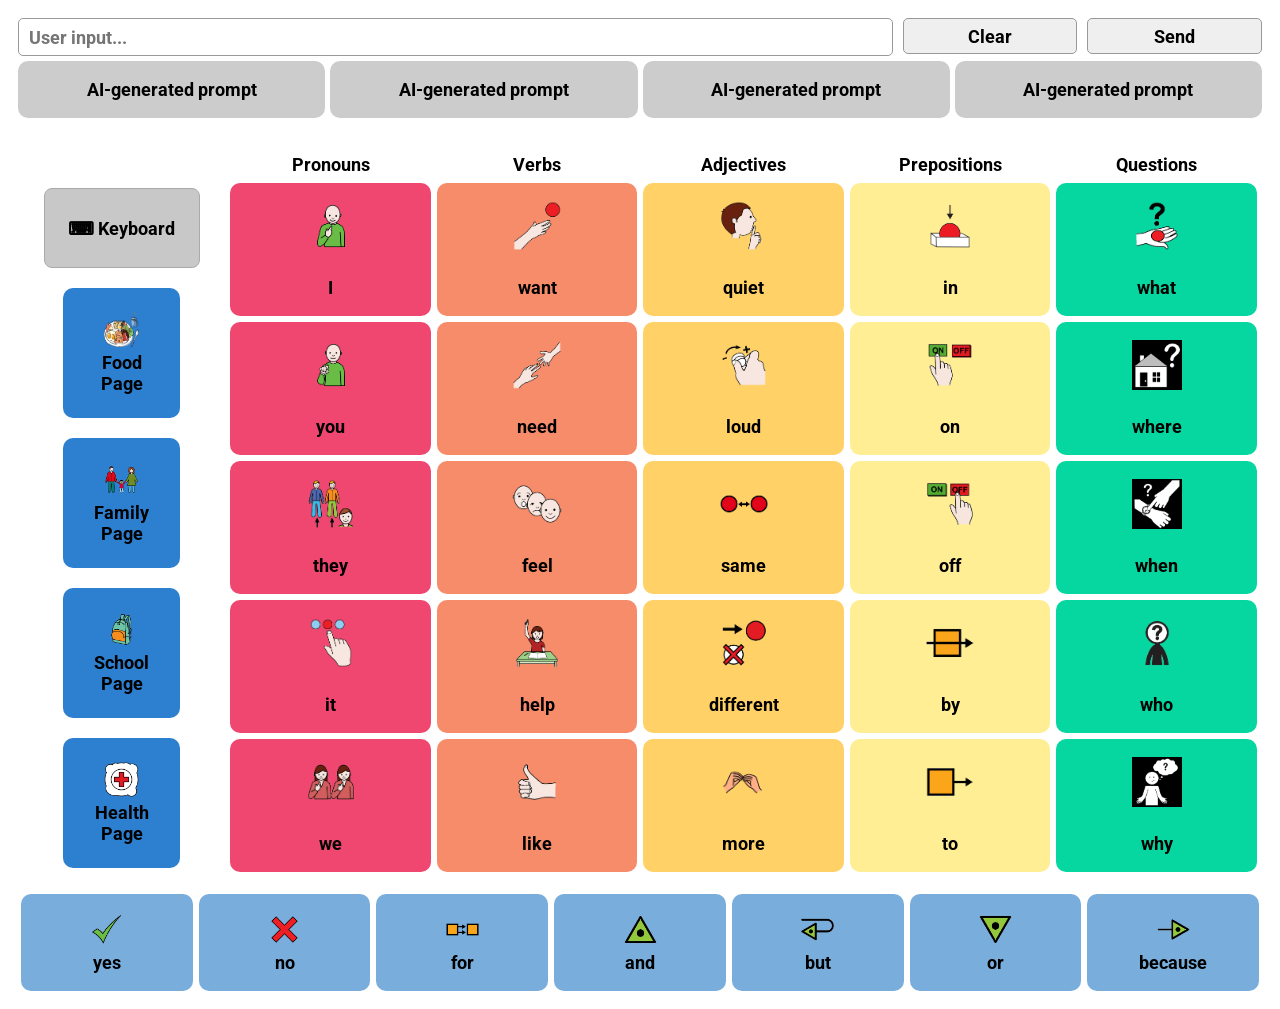
==== commit 9d16e1ef: "Modify html files" ====
--- a/index.html
+++ b/index.html
@@ -1,156 +1,164 @@
-<!DOCTYPE html>
-<html lang="en">
-<head>
-  <meta charset="UTF-8">
-  <meta name="viewport" content="width=device-width, initial-scale=1.0">
-  <title>PAAC</title>
-  <link rel="stylesheet" href="style.css">
-</head>
-<body>
-  
-  <!-- Screen reader announcements -->
-  <div
-    id="status"
-    class="sr-only"
-    aria-live="polite"
-    aria-atomic="true">
-  </div>
-  
-  <!-- KEYBOARD OVERLAY -->
-  <h2 id="keyboard-title" class="sr-only">
-    On-screen keyboard
-  </h2>
-  <div id="keyboard-overlay" class="keyboard-overlay hidden" role="dialog" aria-modal="true" aria-labelledby="keyboard-title">
-    <div class="keyboard-close-bar">
-      <button class="keyboard-close" aria-label="Close keyboard" onclick="toggleKeyboard()"> ✕ Close </button>
-    </div>
-    <div class="keyboard-modal">
-      <div class="keyboard-header">
-        <span class="keyboard-preview" id="keyboard-preview"></span>
-      </div>
-      <div class="keyboard-keys">
-        <!-- Letter rows -->
-        <div class="keyboard-row" id="row-letters-1">
-          <button onclick="keyPress('q')">q</button><button onclick="keyPress('w')">w</button><button onclick="keyPress('e')">e</button><button onclick="keyPress('r')">r</button><button onclick="keyPress('t')">t</button><button onclick="keyPress('y')">y</button><button onclick="keyPress('u')">u</button><button onclick="keyPress('i')">i</button><button onclick="keyPress('o')">o</button><button onclick="keyPress('p')">p</button>
-        </div>
-        <div class="keyboard-row" id="row-letters-2">
-          <button onclick="keyPress('a')">a</button><button onclick="keyPress('s')">s</button><button onclick="keyPress('d')">d</button><button onclick="keyPress('f')">f</button><button onclick="keyPress('g')">g</button><button onclick="keyPress('h')">h</button><button onclick="keyPress('j')">j</button><button onclick="keyPress('k')">k</button><button onclick="keyPress('l')">l</button>
-        </div>
-        <div class="keyboard-row" id="row-letters-3">
-          <button class="key-wide" onclick="toggleCaps()">⇧ Caps</button>
-          <button onclick="keyPress('z')">z</button><button onclick="keyPress('x')">x</button><button onclick="keyPress('c')">c</button><button onclick="keyPress('v')">v</button><button onclick="keyPress('b')">b</button><button onclick="keyPress('n')">n</button><button onclick="keyPress('m')">m</button>
-          <button aria-label="Backspace" onclick="keyPress('backspace')"> ⌫ </button>
-        </div>
-        <!-- Number rows -->
-        <div class="keyboard-row hidden" id="row-numbers-1">
-          <button onclick="keyPress('1')">1</button><button onclick="keyPress('2')">2</button><button onclick="keyPress('3')">3</button><button onclick="keyPress('4')">4</button><button onclick="keyPress('5')">5</button><button onclick="keyPress('6')">6</button><button onclick="keyPress('7')">7</button><button onclick="keyPress('8')">8</button><button onclick="keyPress('9')">9</button><button onclick="keyPress('0')">0</button>
-        </div>
-        <div class="keyboard-row hidden" id="row-numbers-2">
-          <button onclick="keyPress('-')">-</button><button onclick="keyPress('/')">/ </button><button onclick="keyPress(':')">:</button><button onclick="keyPress(';')">;</button><button onclick="keyPress('()')">()</button><button onclick="keyPress('$')">$</button><button onclick="keyPress('&')">&</button><button onclick="keyPress('@')">@</button><button onclick="keyPress('&quot;')">"</button>
-        </div>
-        <div class="keyboard-row hidden" id="row-numbers-3">
-          <button onclick="keyPress('.')">.</button><button onclick="keyPress(',')"> ,</button><button onclick="keyPress('?')">?</button><button onclick="keyPress('!')">!</button><button onclick="keyPress(`'`)">'</button>
-          <button class="key-wide" onclick="keyPress('backspace')">⌫</button>
-        </div>
-        <!-- Bottom row -->
-        <div class="keyboard-row">
-          <button class="key-wide" id="toggle-123-btn" onclick="toggleNumbers()">123</button>
-          <button class="key-wide key-clear" onclick="keyboardClear()">Clear</button>
-          <button class="key-space" onclick="keyPress(' ')">space</button>
-          <button class="key-wide" onclick="keyPress('.')">.</button>
-          <button class="key-wide key-done" onclick="toggleKeyboard()">Done</button>
-        </div>
-      </div>
-    </div>
-  </div>
-  <header>
-    <h1 style="display: none;">PAAC</h1>
-
-    <div class="input-field">
-      <label for="input" class="sr-only">
-        Message input: 
-      </label>
-      <input type="text" id="input" placeholder="User input...">
-      <input type="submit" value="Clear" class="submit" onclick="handleClear()">
-      <input type="submit" value="Send" class="submit" onclick="handleSend()">
-    </div>
-
-    <div class="ai">
-      <!-- ai-generated prompts -->
-       <!-- TODO: make it actually take in prompts -->
-      <button onclick="handleIconClick('AI-generated prompt')">
-        AI-generated prompt
-      </button>
-      <button onclick="handleIconClick('AI-generated prompt')">
-        AI-generated prompt
-      </button>
-      <button onclick="handleIconClick('AI-generated prompt')">
-        AI-generated prompt
-      </button>
-      <button onclick="handleIconClick('AI-generated prompt')">
-        AI-generated prompt
-      </button>
-    </div>
-  </header>
-
-  <main>
-    
-    <div class="board">
-      <div class="contexts">
-        <ul>
-          <li>
-            <button class="keyboard-btn" onclick="toggleKeyboard()">⌨ Keyboard</button>
-          </li>
-          <li>
-            <button class="page-btn" onclick="window.location.href='food.html'">
-                <img src="assets/food.png" width="35" height="35">
-                Food Page
-            </button>
-          </li>
-          <li>
-            <button class="page-btn" onclick="window.location.href='family.html'">
-              <img src="assets/family.png" width=35rem height=35rem>
-              Family Page
-            </button>
-          </li>
-          <li>
-            <button class="page-btn" onclick="window.location.href='school.html'">
-              <img src="assets/school.png" width=35rem height=35rem>
-              School Page
-            </button>
-          </li>
-          <li>
-            <button class="page-btn" onclick="window.location.href='health.html'">
-              <img src="assets/health.png" width=35rem height=35rem>
-              Health Page
-            </button>
-          </li>
-        </ul>
-      </div>
-    
-      <!-- icons -->
-      <div class="icons">
-        <table>
-          <thead>
-            <tr>
-              <th>Pronouns</th>
-              <th>Verbs</th>
-              <th>Adjectives</th>
-              <th>Prepositions</th>
-              <th>Questions</th>
-            </tr>
-          </thead>
-          <tbody id="table-body"></tbody>
-        </table>
-      </div>
-    </div>
-
-    <!-- fanboy conjunctions -->
-    <div class="fanboys">
-      <ul class="fanboys-list"></ul>
-    </div>
-  </main>
-
-  <script src="js/script.js"></script>
-</body>
-</html>
+<!DOCTYPE html>
+<html lang="en">
+<head>
+  <meta charset="UTF-8">
+  <meta name="viewport" content="width=device-width, initial-scale=1.0">
+  <title>PAAC</title>
+  <link rel="stylesheet" href="style.css">
+</head>
+<body>
+  
+  <!-- Screen reader announcements -->
+  <div
+    id="status"
+    class="sr-only"
+    aria-live="polite"
+    aria-atomic="true">
+  </div>
+  
+  <!-- KEYBOARD OVERLAY -->
+  <h2 id="keyboard-title" class="sr-only">
+    On-screen keyboard
+  </h2>
+  <div id="keyboard-overlay" class="keyboard-overlay hidden" role="dialog" aria-modal="true" aria-labelledby="keyboard-title">
+    <div class="keyboard-close-bar">
+      <button class="keyboard-close" aria-label="Close keyboard" onclick="toggleKeyboard()"> ✕ Close </button>
+    </div>
+    <div class="keyboard-modal">
+      <div class="keyboard-header">
+        <span class="keyboard-preview" id="keyboard-preview"></span>
+      </div>
+      <div class="keyboard-keys">
+        <!-- Letter rows -->
+        <div class="keyboard-row" id="row-letters-1">
+          <button onclick="keyPress('q')">q</button><button onclick="keyPress('w')">w</button><button onclick="keyPress('e')">e</button><button onclick="keyPress('r')">r</button><button onclick="keyPress('t')">t</button><button onclick="keyPress('y')">y</button><button onclick="keyPress('u')">u</button><button onclick="keyPress('i')">i</button><button onclick="keyPress('o')">o</button><button onclick="keyPress('p')">p</button>
+        </div>
+        <div class="keyboard-row" id="row-letters-2">
+          <button onclick="keyPress('a')">a</button><button onclick="keyPress('s')">s</button><button onclick="keyPress('d')">d</button><button onclick="keyPress('f')">f</button><button onclick="keyPress('g')">g</button><button onclick="keyPress('h')">h</button><button onclick="keyPress('j')">j</button><button onclick="keyPress('k')">k</button><button onclick="keyPress('l')">l</button>
+        </div>
+        <div class="keyboard-row" id="row-letters-3">
+          <button class="key-wide" onclick="toggleCaps()">⇧ Caps</button>
+          <button onclick="keyPress('z')">z</button><button onclick="keyPress('x')">x</button><button onclick="keyPress('c')">c</button><button onclick="keyPress('v')">v</button><button onclick="keyPress('b')">b</button><button onclick="keyPress('n')">n</button><button onclick="keyPress('m')">m</button>
+          <button aria-label="Backspace" onclick="keyPress('backspace')"> ⌫ </button>
+        </div>
+        <!-- Number rows -->
+        <div class="keyboard-row hidden" id="row-numbers-1">
+          <button onclick="keyPress('1')">1</button><button onclick="keyPress('2')">2</button><button onclick="keyPress('3')">3</button><button onclick="keyPress('4')">4</button><button onclick="keyPress('5')">5</button><button onclick="keyPress('6')">6</button><button onclick="keyPress('7')">7</button><button onclick="keyPress('8')">8</button><button onclick="keyPress('9')">9</button><button onclick="keyPress('0')">0</button>
+        </div>
+        <div class="keyboard-row hidden" id="row-numbers-2">
+          <button onclick="keyPress('-')">-</button><button onclick="keyPress('/')">/ </button><button onclick="keyPress(':')">:</button><button onclick="keyPress(';')">;</button><button onclick="keyPress('()')">()</button><button onclick="keyPress('$')">$</button><button onclick="keyPress('&')">&</button><button onclick="keyPress('@')">@</button><button onclick="keyPress('&quot;')">"</button>
+        </div>
+        <div class="keyboard-row hidden" id="row-numbers-3">
+          <button onclick="keyPress('.')">.</button><button onclick="keyPress(',')"> ,</button><button onclick="keyPress('?')">?</button><button onclick="keyPress('!')">!</button><button onclick="keyPress(`'`)">'</button>
+          <button class="key-wide" onclick="keyPress('backspace')">⌫</button>
+        </div>
+        <!-- Bottom row -->
+        <div class="keyboard-row">
+          <button class="key-wide" id="toggle-123-btn" onclick="toggleNumbers()">123</button>
+          <button class="key-wide key-clear" onclick="keyboardClear()">Clear</button>
+          <button class="key-space" onclick="keyPress(' ')">space</button>
+          <button class="key-wide" onclick="keyPress('.')">.</button>
+          <button class="key-wide key-done" onclick="toggleKeyboard()">Done</button>
+        </div>
+      </div>
+    </div>
+  </div>
+  <header>
+    <h1 style="display: none;">PAAC</h1>
+
+    <div class="input-field">
+      <label for="input" class="sr-only">
+        Message input: 
+      </label>
+      <input type="text" id="input" placeholder="User input...">
+      <input type="submit" value="Clear" class="submit" onclick="handleClear()">
+      <input type="submit" value="Send" class="submit" onclick="handleSend()">
+    </div>
+
+    <div class="ai">
+      <!-- ai-generated prompts -->
+       <!-- TODO: make it actually take in prompts -->
+      <button onclick="handleIconClick('AI-generated prompt')">
+        AI-generated prompt
+      </button>
+      <button onclick="handleIconClick('AI-generated prompt')">
+        AI-generated prompt
+      </button>
+      <button onclick="handleIconClick('AI-generated prompt')">
+        AI-generated prompt
+      </button>
+      <button onclick="handleIconClick('AI-generated prompt')">
+        AI-generated prompt
+      </button>
+    </div>
+  </header>
+
+  <main>
+    
+    <div class="board">
+      <div class="contexts">
+        <ul>
+          <li>
+            <button class="keyboard-btn" onclick="toggleKeyboard()">⌨ Keyboard</button>
+          </li>
+          <li>
+            <button class="page-btn"
+                    onclick="window.location.href='food.html'"
+                    aria-label="Go to Food Page">
+              <img src="assets/food.png" width="35" height="35" alt="">
+              Food Page
+            </button>
+          </li>
+          <li>
+            <button class="page-btn"
+                    onclick="window.location.href='family.html'"
+                    aria-label="Go to Family Page">
+              <img src="assets/family.png" width="35" height="35" alt="">
+              Family Page
+            </button>
+          </li>
+          <li>
+            <button class="page-btn"
+                    onclick="window.location.href='school.html'"
+                    aria-label="Go to School Page">
+              <img src="assets/school.png" width="35" height="35" alt="">
+              School Page
+            </button>
+          </li>
+          <li>
+            <button class="page-btn"
+                    onclick="window.location.href='health.html'"
+                    aria-label="Go to Health Page">
+              <img src="assets/health.png" width="35" height="35" alt="">
+              Health Page
+            </button>
+          </li>
+        </ul>
+      </div>
+    
+      <!-- icons -->
+      <div class="icons">
+        <table>
+          <thead>
+            <tr>
+              <th>Pronouns</th>
+              <th>Verbs</th>
+              <th>Adjectives</th>
+              <th>Prepositions</th>
+              <th>Questions</th>
+            </tr>
+          </thead>
+          <tbody id="table-body"></tbody>
+        </table>
+      </div>
+    </div>
+
+    <!-- fanboy conjunctions -->
+    <div class="fanboys">
+      <ul class="fanboys-list"></ul>
+    </div>
+  </main>
+
+  <script src="js/script.js"></script>
+</body>
+</html>
